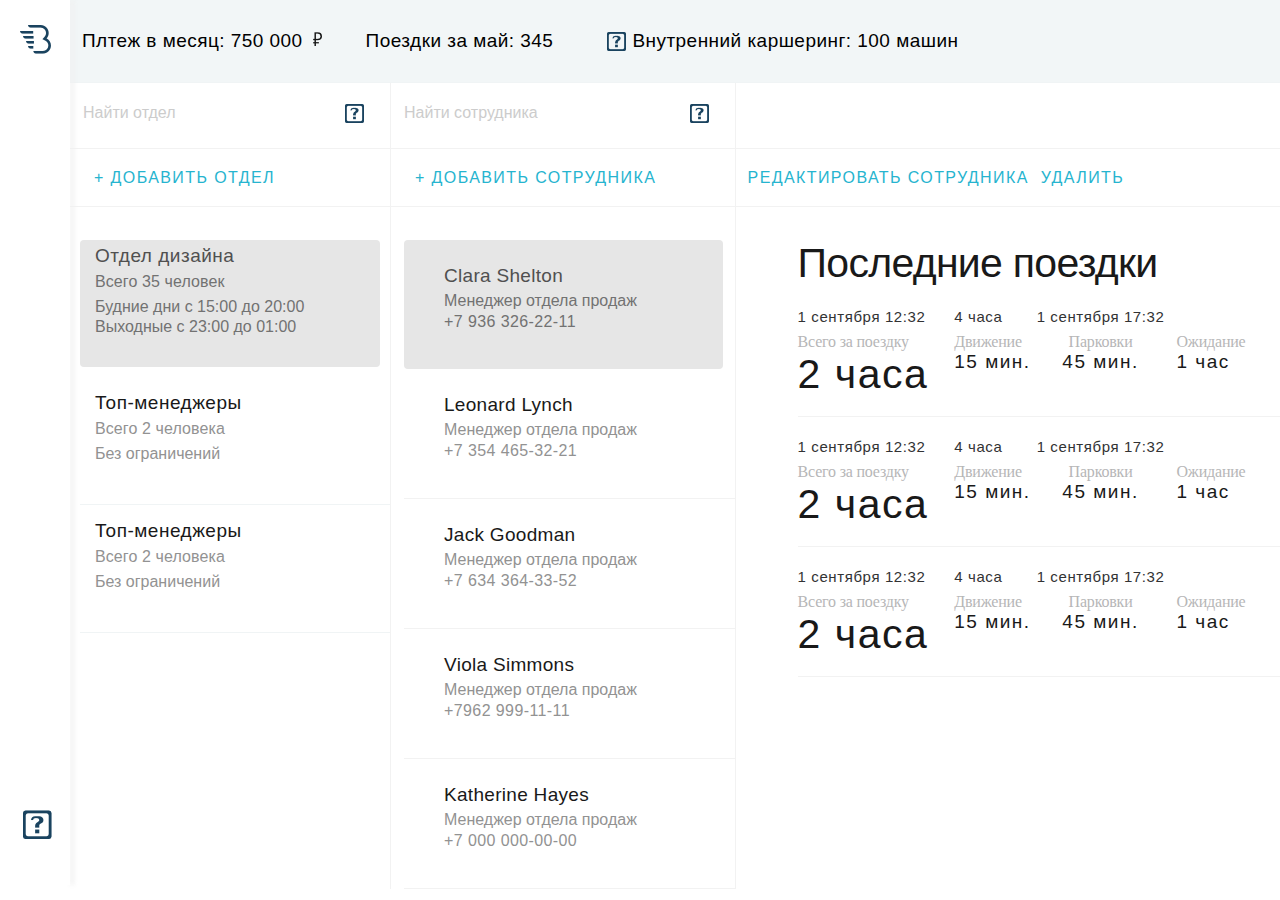
==== Corp site/index.html @ c6ef9f04 "new commit" ====
<!DOCTYPE html>
<html>
    <head>
        <title>Org</title>
        <meta http-equiv="Content-Type" content="text/html; charset=utf-8">
         <meta name="viewport" content="width=device-width, initial-scale=1">
        <link rel="stylesheet" href="reset.css">
        <link rel="stylesheet" href="style.css">
    </head>
    <body>
        <div class="wrapper clearfix">
        	<div class="wrapper-logo-column">
		    	<div class="logo-column">
		    		<div class="logo"></div>
		    		<a href="#" class="question"></a>
		    	</div>
        	</div>
        	<div class="content">
        		<div class="working-personal-info">
        			<span class="salary">Плтеж в месяц: 750 000</span>
        			<span class="business-trip">Поездки за май: 345</span>
        			<span class="carshering"><a href="#"><img src="img/question-blue.png"></a>Внутренний каршеринг: 100 машин</span>
        		</div>
        		<div class="main-content">
	        		<div class="department">
	        			<div class="search clearfix">Найти отдел<a class="question-white" href="#"><img src="img/question-white.png"></a></div>
						<div class="correct"><a href="#">+ добавить отдел</a></div>
						<ul>
							<li class="wrapper-department-item active">
								<div class="department-item">
			        				<a href="#">
			        					<span class="name-department">Отдел дизайна</span>
			        					<span class="quantity">Всего 35 человек</span>
			        					<span class="working-working-days">Будние дни с 15:00 до 20:00</span>
			        					<span class="working-week-end">Выходные с 23:00 до 01:00</span>
			        				</a>
		        				</div>
		        			</li>
		        			<li class="wrapper-department-item">
								<div class="department-item">
									<a href="#">
			        					<span class="name-department">Топ-менеджеры</span>
			        					<span class="quantity">Всего 2 человека</span>
			        					<span class="working-working-days">Без ограничений</span>
			        				</a>
			        			</div>			
		        			</li>
		        			<li class="wrapper-department-item">
				        		<div class="department-item">
				        			<a href="#">
				        				<span class="name-department">Топ-менеджеры</span>
			        					<span class="quantity">Всего 2 человека</span>
			        					<span class="working-working-days">Без ограничений</span>
				        			</a>
				        		</div>			
			        		</li>
		        		</ul>
					</div>
					<div class="wrapper-collaborators">	
						<div class="collaborators">	
							<div class="search clearfix">Найти сотрудника<a class="question-white" href="#"><img src="img/question-white.png"></a></div>
							<div class="correct"><a href="#">+ добавить сотрудника</a></div>
							<ul class="designers">
								<li class="wrapper-designer active">
									<div class="designer">
										<a href="#"><span class="name">Clara Shelton</span><span class="position">Менеджер отдела продаж</span><span class="phone">+7 936 326-22-11</span></a>
									</div>
								</li>
								<li class="wrapper-designer">
									<div class="designer">
										<a href="#">
											<span class="name">Leonard Lynch</span>
											<span class="position">Менеджер отдела продаж</span>
											<span class="phone">+7 354 465-32-21</span>
										</a>
									</div>
								</li>
								<li class="wrapper-designer">
									<div class="designer">		
										<a href="#">
											<span class="name">Jack Goodman</span>
											<span class="position">Менеджер отдела продаж</span>
											<span class="phone">+7 634 364-33-52</span>
										</a>
									</div>	
								</li>
								<li class="wrapper-designer">
									<div class="designer">
										<a href="#"><span class="name">Viola Simmons</span><span class="position">Менеджер отдела продаж</span><span class="phone">+7962 999-11-11</span>
										</a>
									</div>	
								</li>
								<li class="wrapper-designer">
									<div class="designer">
										<a href="#">
											<span class="name">Katherine Hayes</span>
											<span class="position">Менеджер отдела продаж</span>
											<span class="phone">+7 000 000-00-00</span>
										</a>
									</div>	
								</li>
							</ul>
						</div>	
					</div>	
					<div class="trips-corrects">
	        			<div class="correct"><a href="#">редактировать сотрудника</a><a href="#">удалить</a></div>
		        		<ul class="trips">
							<h3 class="heard-trip">Последние поездки</h3>
							<li class="trip-first clearfix">
								<ul class="trip-total">
									<li class="trip-date">1 сентября 12:32</li>
									<li class="trip-description">Всего за поездку</li>
									<li class="trip-time">2 часа</li>
								</ul>
								<ul class="trip-movement">
									<li class="trip-date">4 часа</li>
									<li class="trip-description">Движение</li>
									<li class="trip-time">15 мин.</li>
								</ul>
								<ul class="trip-parking">
									<li class="trip-date">1 сентября 17:32</li>
									<li class="trip-description">Парковки</li>
									<li class="trip-time">45 мин.</li>
								</ul>
								<ul class="trip-waiting">
									<li class="trip-date"></li>
									<li class="trip-description">Ожидание</li>
									<li class="trip-time">1 час</li>
								</ul>		
							</li>
							<li class="trip clearfix">
								<ul class="trip-total">
									<li class="trip-date">1 сентября 12:32</li>
									<li class="trip-description">Всего за поездку</li>
									<li class="trip-time">2 часа</li>
								</ul>
								<ul class="trip-movement">
									<li class="trip-date">4 часа</li>
									<li class="trip-description">Движение</li>
									<li class="trip-time">15 мин.</li>
								</ul>
								<ul class="trip-parking">
									<li class="trip-date">1 сентября 17:32</li>
									<li class="trip-description">Парковки</li>
									<li class="trip-time">45 мин.</li>
								</ul>
								<ul class="trip-waiting">
									<li class="trip-date"></li>
									<li class="trip-description">Ожидание</li>
									<li class="trip-time">1 час</li>
								</ul>		
							</li>
							<li class="trip clearfix">
								<ul class="trip-total">
									<li class="trip-date">1 сентября 12:32</li>
									<li class="trip-description">Всего за поездку</li>
									<li class="trip-time">2 часа</li>
								</ul>
								<ul class="trip-movement">
									<li class="trip-date">4 часа</li>
									<li class="trip-description">Движение</li>
									<li class="trip-time">15 мин.</li>
								</ul>
								<ul class="trip-parking">
									<li class="trip-date">1 сентября 17:32</li>
									<li class="trip-description">Парковки</li>
									<li class="trip-time">45 мин.</li>
								</ul>
								<ul class="trip-waiting">
									<li class="trip-date"></li>
									<li class="trip-description">Ожидание</li>
									<li class="trip-time">1 час</li>
								</ul>		
							</li>				
						</ul>
					</div>
				</div>	
        	</div>
		</div>
    </body>
</html>
---- Corp site/style.css ----
* {
	margin: 0;
	padding: 0;
}
a {
	text-decoration: none;
}
li {
	list-style: none;
}
.clearfix:after {
	content: ".";
	display: block;
	height: 0;
	clear: both;
	visibility: hidden;
}
.clearfix {
	zoom: 1;
}
.clear {
	clear: both;
}
.wrapper {
	margin: 0 auto;
	width: 100%;
	position: relative;
	overflow: hidden;
	top: 0;
}
.wrapper-logo-column {
	position: absolute;
	left: 0;
	top: 0;
	width: 70px;
}
.logo-column {
	position: relative;
}
.logo-column:after {
    box-shadow: 4px 0px 4px 0px rgba(240,240,240,0.9);
    content: " ";
    height: 100%;
    position: absolute;
    right: 0;
    top: 0;
    width: 4px;
}    
.content {
	margin-left: 70px;
	float: left;
	width: inherit;
}
.logo {
	margin-left: 20px;
	padding-bottom: 855px;
	width: 32px;
	height: 30px;
	background-image: url(img/logo.png);
	background-repeat: no-repeat; 
	background-position-y: 25px; 
}
.question {
	position: absolute;
	left: 23px;
	top: 810px;
	width: 29px;
	height: 29px;
	background-image: url(img/question.png);
	background-repeat: no-repeat;
}
.salary:after {
	content: "";
	margin-left: 10px;
	margin-top: -5px;
	background: url(img/ruble.png) no-repeat;
	display: inline-block;
	width: 9px;
	height: 14px;
	vertical-align: middle;
}
.carshering a {
	display: inline-block;
	line-height: 82px;
}
.carshering a img {
	padding-left: 50px;
	margin-right: 6px;
	line-height: 82px;
	vertical-align: middle;
	width: 19px;
	height: 19px;
	background-repeat: no-repeat; 
}
.working-personal-info p {
	display: inline-block;
	vertical-align: middle;
	line-height: 80px;
}
.salary, .business-trip, .carshering {
	vertical-align: middle;
	font: normal 19px Arial;
	letter-spacing: 0.46px;
	color: #000;
	line-height: 82px;
}
.salary {
	padding-left: 12px;
}
.working-personal-info {
	height: 82px;
	background-color: #f2f6f7;
	border-bottom: 1px solid #f0f4f5;
}
.business-trip {
	margin-left: 40px;
}
.search {
	line-height: 67px;
}
.search {
	vertical-align: middle;
	font: normal 16px Arial;
	color: #cccccc;
	line-height: 60px;
}
.search {
	padding-left: 13px;
}
.search img {
	max-width: 100%;
}
.search .question-white {
	margin-top: 5px; 
	padding-right: 26px;
	float: right;
}
.correct a {
	font: normal 16px Arial;
	letter-spacing: 1.4px;
	color: #26b4cf;
	text-transform: uppercase;
}
.correct {
	vertical-align: middle;
	line-height: 57px;
	border-top: 1px solid #f2f2f2;
	border-bottom: 1px solid #f2f2f2;
}
.correct {
	padding-left: 12px;
	padding-right: 12px;
}
.trips-corrects {
	padding-top: 65px;
}
.correct a:last-child {
	padding-left: 12px;
}
.department {
	width: 25%;
}
.wrapper-department-item {
	margin-left: 10px;
	border-bottom: solid 1px #f0f4f5;
}
.department-item {
	padding-top: 5px;
	padding-left: 15px;
	padding-right: 15px;
	padding-bottom: 30px;
	margin-right: 10px;
} 
.wrapper-designer {
	margin-left: 13px;
	border-bottom: 1px solid #f2f2f2;
}
.wrapper-department-item {
	padding-bottom: 10px;
	padding-top: 10px;
}
.active .department-item, .active .designer {	
	background-color: #e6e6e6;
	border-radius: 4px;
}
.active {
	border-bottom: none;
}
.active .name-department, .active .name {
	color: #505050;
}
.name-department, .name {
	font: normal 19px Arial;
	color: #191919;	
}
.name-department {
	letter-spacing: 0.5px;	
}
.quantity, .working-working-days, .working-week-end, .position, .phone {
	font: normal 16px Arial;
	color: #929292;	
}
.active .quantity, .active .working-working-days, .active .working-week-end, .active .position, .active .phone {
 color: #727272;
}

.quantity, .working-working-days, .working-week-end {
	letter-spacing: 0.1px;	
}
.quantity {
	line-height: 30px;
}
.working-working-days, .working-week-end {
	line-height: 20px;
	letter-spacing: 0px;
}
.department ul {
	margin-top: 23px;
}
.department span, .collaborators span {
	display: block;
} 
.department, .wrapper-collaborators, .trips-corrects {
	float: left;
}
.wrapper-collaborators {
	width: 27%;
}
.collaborators {
	border-left: 1px solid #f2f2f2;
	border-right: 1px solid #f2f2f2; 
}
.designer {
	margin-right: 12px;
}
.wrapper-designer:first-child {
	margin-top: 33px;
}
.designer {
	padding-top: 25px;
	padding-left: 40px;
	padding-right: 40px;
	padding-bottom: 40px;
}
.name {
	letter-spacing: 0.3px;
}
.position {
	line-height: 28px;
}
.phone {
	letter-spacing: 0.4px;
	line-height: 14px;
}
.trips-corrects {
	width: 48%;
}
.trips {
	margin-left: 62px;
	display: block;
}
.trip-first, .trip {
	padding-bottom: 18px;
	border-bottom: 1px solid #f2f2f2;
}
.heard-trip {
	padding-top: 33px;
	font: normal 41px Arial;
	letter-spacing: -0.7px;
	color: #191919;
}
.trip-total, .trip-movement, .trip-parking, .trip-waiting {
	float: left;
}
.trip-total {
	padding-right: 26px;
}
.trip-date {
	height: 15px;
	font: normal 15px Arial;
	letter-spacing: 0.6px;
	color: #323334;
}
.trip-description {
	padding-top: 10px;
	font: normal 16px 'Sans-serif';
	letter-spacing: -0.2px;
	color: #b6b6b7;
}
.trip-time {
	padding-top: 0;
	font: normal 19px Arial;
	letter-spacing: 1.5px;
	color: #191919;
}
.trip-movement {
	padding-right: 6px;
}
.trip-parking {
	text-align: center;
	padding-right: 12px;
}
.trip-total :last-child {
	font-size: 41px;
	letter-spacing: 1.5px;
}
.trip {
	padding-top: 21px;
}
.trip-first {
	padding-top: 21px;
}
@media (max-width: 1024px) {
	.wrapper-logo-column {
		width: 50px;
	}	
	.logo {
		margin-left: 10px;
		padding-bottom: 935px;
	}	
	.question {
		top: inherit;
		bottom: 20px;
	}
	.content {
		margin-left: 50px;
	}
	.working-personal-info span {
		font-size: 16px;
		margin-left: 20px;
	}
	.working-personal-info span:first-child {
		margin-left: 10px;
	}
	.carshering a img {
		padding-left: 0;
	}
	.search {
		padding-left: 10px;
		font-size: 15px;
	}
	.search .question-white {
		padding-right: 10px;
	}
	.correct a {
		font-size: 14px;
	}
	.correct a:last-child {
		padding-left: 0;		
	}
	.correct {
		padding-top: 12px;
		line-height: 15px;
		height: 45px;		
	}
	.department-item, .designer {
		padding-left: 12px;
		padding-right: 12px;
	}
	.designer {
		padding-bottom: 25px;
	}
	.department-item {
		padding-bottom: 13px;
	}
	.department-item span, .designer span {
		font-size: 14px;
		line-height: 21px;
	}
	.department-item .name-department, .designer .name {
	font-size: 16px;
	}
	.position {
		padding-top: 5px;
		padding-bottom: 5px;
		line-height: 20px;
	}
	.trips {
		margin-left: 15px;
	}
	.heard-trip {
		font-size: 33px;
	}
	.trip-date {
		font-size: 12px;
	}
	.trip-description {
		padding-top: 2px;
		font-size: 14px;
	}
	.trip-total :last-child {
		font-size: 32px;
	}
}
@media (max-width: 768px) {
	.question {
		left: 10px;
	}
	.trip-total {
		padding-right: 52px;
		padding-bottom:  5px;
	}
	.trip-movement {
		padding-right: 0;
	}
	.trip-parking {
		clear: left;
		padding-right: 48px;
	}
}
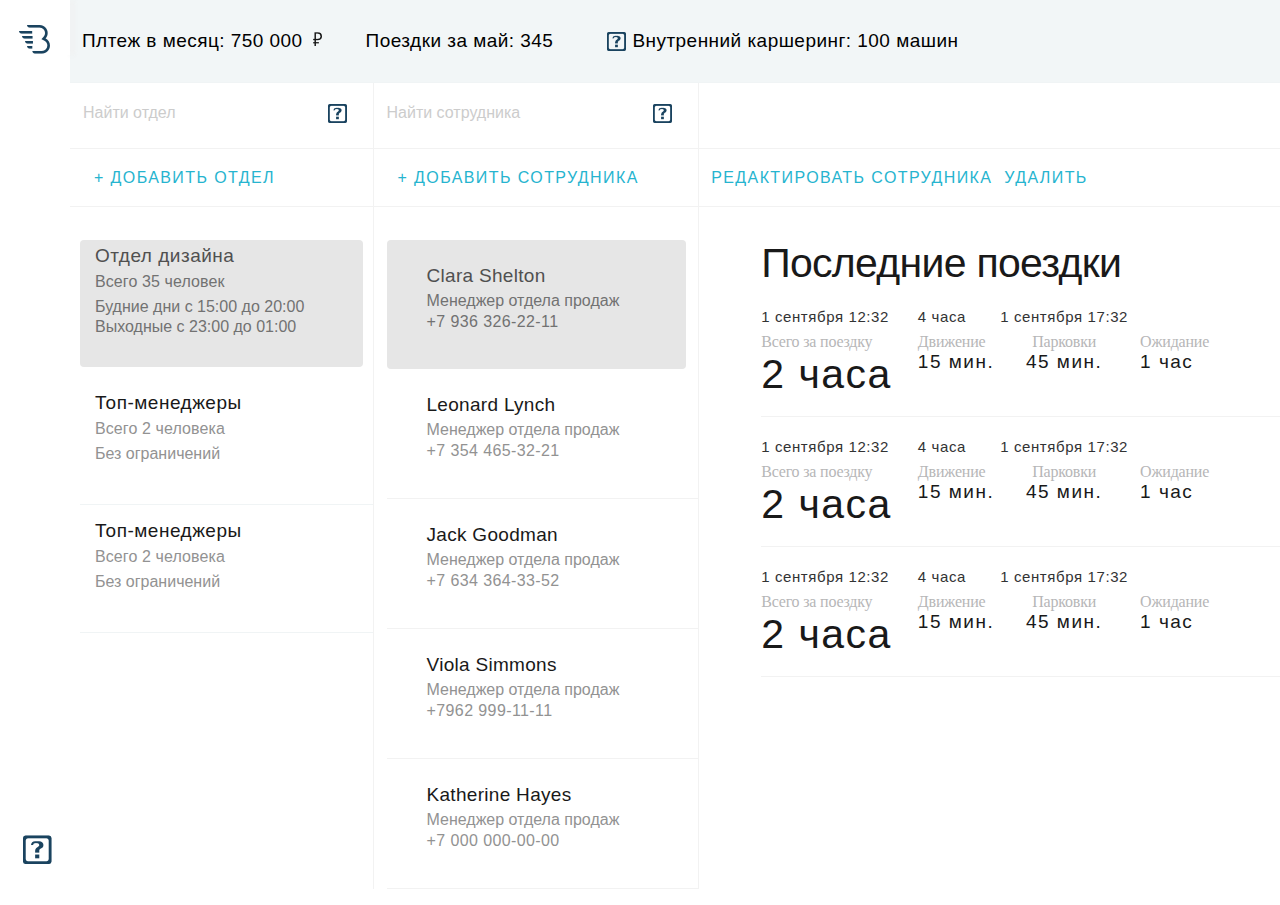
==== commit ac800171: "commit" ====
--- a/Corp site/index.html
+++ b/Corp site/index.html
@@ -29,7 +29,7 @@
 							<li class="wrapper-department-item active">
 								<div class="department-item">
 			        				<a href="#">
-			        					<span class="name-department">Отдел дизайна</span>
+			        					<h4 class="name-department">Отдел дизайна</h4>
 			        					<span class="quantity">Всего 35 человек</span>
 			        					<span class="working-working-days">Будние дни с 15:00 до 20:00</span>
 			        					<span class="working-week-end">Выходные с 23:00 до 01:00</span>
@@ -39,7 +39,7 @@
 		        			<li class="wrapper-department-item">
 								<div class="department-item">
 									<a href="#">
-			        					<span class="name-department">Топ-менеджеры</span>
+			        					<h4 class="name-department">Топ-менеджеры</h4>
 			        					<span class="quantity">Всего 2 человека</span>
 			        					<span class="working-working-days">Без ограничений</span>
 			        				</a>
@@ -48,7 +48,7 @@
 		        			<li class="wrapper-department-item">
 				        		<div class="department-item">
 				        			<a href="#">
-				        				<span class="name-department">Топ-менеджеры</span>
+				        				<h4 class="name-department">Топ-менеджеры</h4>
 			        					<span class="quantity">Всего 2 человека</span>
 			        					<span class="working-working-days">Без ограничений</span>
 				        			</a>
--- a/Corp site/style.css
+++ b/Corp site/style.css
@@ -21,23 +21,26 @@
 .clear {
 	clear: both;
 }
+html {
+	height: 100%;
+}
+body {
+	height: 100%;
+}
 .wrapper {
 	margin: 0 auto;
 	width: 100%;
+}
+.wrapper-logo-column {
+	width: 70px;
+	height: 100%;
+	float: left;
 	position: relative;
-	overflow: hidden;
-	top: 0;
-}
-.wrapper-logo-column {
-	position: absolute;
-	left: 0;
-	top: 0;
-	width: 70px;
 }
 .logo-column {
 	position: relative;
 }
-.logo-column:after {
+.wrapper-logo-column:after {
     box-shadow: 4px 0px 4px 0px rgba(240,240,240,0.9);
     content: " ";
     height: 100%;
@@ -46,19 +49,13 @@
     top: 0;
     width: 4px;
 }    
-.content {
-	margin-left: 70px;
-	float: left;
-	width: inherit;
-}
 .logo {
-	margin-left: 20px;
-	padding-bottom: 855px;
+	margin: 0 auto;
+	margin-top: 25px;
 	width: 32px;
 	height: 30px;
 	background-image: url(img/logo.png);
 	background-repeat: no-repeat; 
-	background-position-y: 25px; 
 }
 .question {
 	position: absolute;
@@ -68,6 +65,9 @@
 	height: 29px;
 	background-image: url(img/question.png);
 	background-repeat: no-repeat;
+}
+.content {
+	margin-left: 70px;
 }
 .salary:after {
 	content: "";
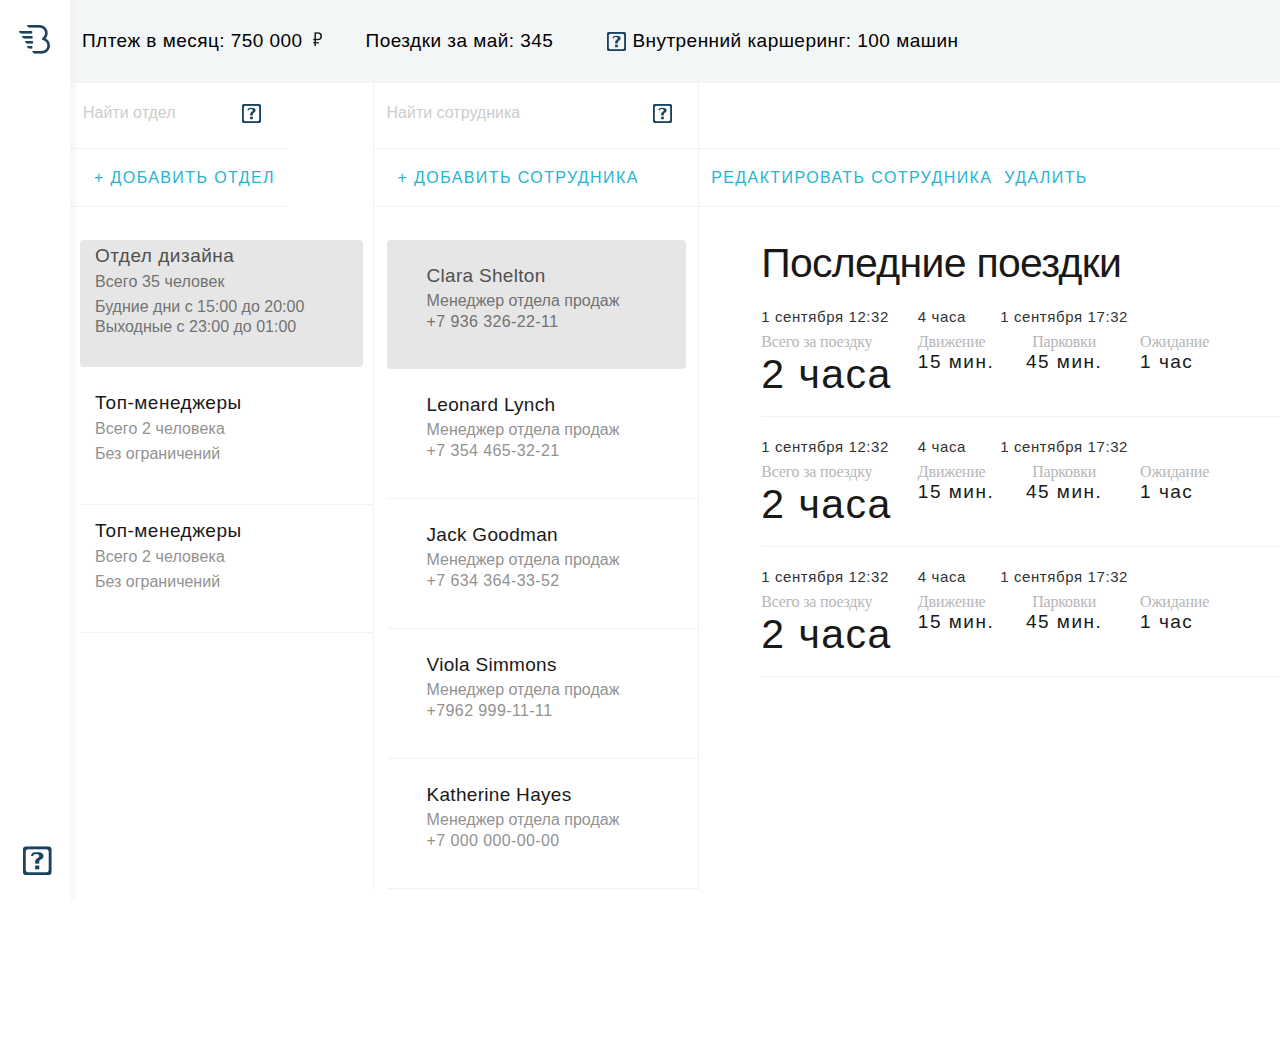
==== commit d64a7123: "commit" ====
--- a/Corp site/index.html
+++ b/Corp site/index.html
@@ -21,40 +21,44 @@
         			<span class="business-trip">Поездки за май: 345</span>
         			<span class="carshering"><a href="#"><img src="img/question-blue.png"></a>Внутренний каршеринг: 100 машин</span>
         		</div>
-        		<div class="main-content">
+        		<div class="main-content clearfix">
 	        		<div class="department">
-	        			<div class="search clearfix">Найти отдел<a class="question-white" href="#"><img src="img/question-white.png"></a></div>
-						<div class="correct"><a href="#">+ добавить отдел</a></div>
-						<ul>
-							<li class="wrapper-department-item active">
-								<div class="department-item">
-			        				<a href="#">
-			        					<h4 class="name-department">Отдел дизайна</h4>
-			        					<span class="quantity">Всего 35 человек</span>
-			        					<span class="working-working-days">Будние дни с 15:00 до 20:00</span>
-			        					<span class="working-week-end">Выходные с 23:00 до 01:00</span>
-			        				</a>
-		        				</div>
-		        			</li>
-		        			<li class="wrapper-department-item">
-								<div class="department-item">
-									<a href="#">
-			        					<h4 class="name-department">Топ-менеджеры</h4>
-			        					<span class="quantity">Всего 2 человека</span>
-			        					<span class="working-working-days">Без ограничений</span>
-			        				</a>
-			        			</div>			
-		        			</li>
-		        			<li class="wrapper-department-item">
-				        		<div class="department-item">
-				        			<a href="#">
-				        				<h4 class="name-department">Топ-менеджеры</h4>
-			        					<span class="quantity">Всего 2 человека</span>
-			        					<span class="working-working-days">Без ограничений</span>
-				        			</a>
-				        		</div>			
-			        		</li>
-		        		</ul>
+	        			<div class="header-department">
+	        				<div class="search clearfix">Найти отдел<a class="question-white" href="#"><img src="img/question-white.png"></a></div>
+							<div class="correct"><a href="#">+ добавить отдел</a></div>
+						</div>
+						<div class="wrapper-department">	
+							<ul>
+								<li class="wrapper-department-item active">
+									<div class="department-item">
+				        				<a href="#">
+				        					<h4 class="name-item">Отдел дизайна</h4>
+				        					<span class="quantity">Всего 35 человек</span>
+				        					<span class="working-working-days">Будние дни с 15:00 до 20:00</span>
+				        					<span class="working-week-end">Выходные с 23:00 до 01:00</span>
+				        				</a>
+			        				</div>
+			        			</li>
+			        			<li class="wrapper-department-item">
+									<div class="department-item">
+										<a href="#">
+				        					<h4 class="name-item">Топ-менеджеры</h4>
+				        					<span class="quantity">Всего 2 человека</span>
+				        					<span class="working-working-days">Без ограничений</span>
+				        				</a>
+				        			</div>			
+			        			</li>
+			        			<li class="wrapper-department-item">
+					        		<div class="department-item">
+					        			<a href="#">
+					        				<h4 class="name-item">Топ-менеджеры</h4>
+				        					<span class="quantity">Всего 2 человека</span>
+				        					<span class="working-working-days">Без ограничений</span>
+					        			</a>
+					        		</div>			
+				        		</li>
+			        		</ul>
+			        	</div>	
 					</div>
 					<div class="wrapper-collaborators">	
 						<div class="collaborators">	
@@ -63,13 +67,13 @@
 							<ul class="designers">
 								<li class="wrapper-designer active">
 									<div class="designer">
-										<a href="#"><span class="name">Clara Shelton</span><span class="position">Менеджер отдела продаж</span><span class="phone">+7 936 326-22-11</span></a>
+										<a href="#"><span class="name-item">Clara Shelton</span><span class="position">Менеджер отдела продаж</span><span class="phone">+7 936 326-22-11</span></a>
 									</div>
 								</li>
 								<li class="wrapper-designer">
 									<div class="designer">
 										<a href="#">
-											<span class="name">Leonard Lynch</span>
+											<span class="name-item">Leonard Lynch</span>
 											<span class="position">Менеджер отдела продаж</span>
 											<span class="phone">+7 354 465-32-21</span>
 										</a>
@@ -78,7 +82,7 @@
 								<li class="wrapper-designer">
 									<div class="designer">		
 										<a href="#">
-											<span class="name">Jack Goodman</span>
+											<span class="name-item">Jack Goodman</span>
 											<span class="position">Менеджер отдела продаж</span>
 											<span class="phone">+7 634 364-33-52</span>
 										</a>
@@ -86,14 +90,14 @@
 								</li>
 								<li class="wrapper-designer">
 									<div class="designer">
-										<a href="#"><span class="name">Viola Simmons</span><span class="position">Менеджер отдела продаж</span><span class="phone">+7962 999-11-11</span>
+										<a href="#"><span class="name-item">Viola Simmons</span><span class="position">Менеджер отдела продаж</span><span class="phone">+7962 999-11-11</span>
 										</a>
 									</div>	
 								</li>
 								<li class="wrapper-designer">
 									<div class="designer">
 										<a href="#">
-											<span class="name">Katherine Hayes</span>
+											<span class="name-item">Katherine Hayes</span>
 											<span class="position">Менеджер отдела продаж</span>
 											<span class="phone">+7 000 000-00-00</span>
 										</a>
@@ -107,70 +111,70 @@
 		        		<ul class="trips">
 							<h3 class="heard-trip">Последние поездки</h3>
 							<li class="trip-first clearfix">
-								<ul class="trip-total">
-									<li class="trip-date">1 сентября 12:32</li>
-									<li class="trip-description">Всего за поездку</li>
-									<li class="trip-time">2 часа</li>
-								</ul>
-								<ul class="trip-movement">
-									<li class="trip-date">4 часа</li>
-									<li class="trip-description">Движение</li>
-									<li class="trip-time">15 мин.</li>
-								</ul>
-								<ul class="trip-parking">
-									<li class="trip-date">1 сентября 17:32</li>
-									<li class="trip-description">Парковки</li>
-									<li class="trip-time">45 мин.</li>
-								</ul>
-								<ul class="trip-waiting">
-									<li class="trip-date"></li>
-									<li class="trip-description">Ожидание</li>
-									<li class="trip-time">1 час</li>
-								</ul>		
+								<div class="trip-total">
+									<div class="trip-date">1 сентября 12:32</div>
+									<div class="trip-description">Всего за поездку</div>
+									<div class="trip-time">2 часа</div>
+								</div>
+								<div class="trip-movement">
+									<div class="trip-date">4 часа</div>
+									<div class="trip-description">Движение</div>
+									<div class="trip-time">15 мин.</div>
+								</div>
+								<div class="trip-parking">
+									<div class="trip-date">1 сентября 17:32</div>
+									<div class="trip-description">Парковки</div>
+									<div class="trip-time">45 мин.</div>
+								</div>
+								<div class="trip-waiting">
+									<div class="trip-date"></div>
+									<div class="trip-description">Ожидание</div>
+									<div class="trip-time">1 час</div>
+								</div>		
 							</li>
 							<li class="trip clearfix">
-								<ul class="trip-total">
-									<li class="trip-date">1 сентября 12:32</li>
-									<li class="trip-description">Всего за поездку</li>
-									<li class="trip-time">2 часа</li>
-								</ul>
-								<ul class="trip-movement">
-									<li class="trip-date">4 часа</li>
-									<li class="trip-description">Движение</li>
-									<li class="trip-time">15 мин.</li>
-								</ul>
-								<ul class="trip-parking">
-									<li class="trip-date">1 сентября 17:32</li>
-									<li class="trip-description">Парковки</li>
-									<li class="trip-time">45 мин.</li>
-								</ul>
-								<ul class="trip-waiting">
-									<li class="trip-date"></li>
-									<li class="trip-description">Ожидание</li>
-									<li class="trip-time">1 час</li>
-								</ul>		
+								<div class="trip-total">
+									<div class="trip-date">1 сентября 12:32</div>
+									<div class="trip-description">Всего за поездку</div>
+									<div class="trip-time">2 часа</div>
+								</div>
+								<div class="trip-movement">
+									<div class="trip-date">4 часа</div>
+									<div class="trip-description">Движение</div>
+									<div class="trip-time">15 мин.</div>
+								</div>
+								<div class="trip-parking">
+									<div class="trip-date">1 сентября 17:32</div>
+									<div class="trip-description">Парковки</div>
+									<div class="trip-time">45 мин.</div>
+								</div>
+								<div class="trip-waiting">
+									<div class="trip-date"></div>
+									<div class="trip-description">Ожидание</div>
+									<div class="trip-time">1 час</div>
+								</div>		
 							</li>
 							<li class="trip clearfix">
-								<ul class="trip-total">
-									<li class="trip-date">1 сентября 12:32</li>
-									<li class="trip-description">Всего за поездку</li>
-									<li class="trip-time">2 часа</li>
-								</ul>
-								<ul class="trip-movement">
-									<li class="trip-date">4 часа</li>
-									<li class="trip-description">Движение</li>
-									<li class="trip-time">15 мин.</li>
-								</ul>
-								<ul class="trip-parking">
-									<li class="trip-date">1 сентября 17:32</li>
-									<li class="trip-description">Парковки</li>
-									<li class="trip-time">45 мин.</li>
-								</ul>
-								<ul class="trip-waiting">
-									<li class="trip-date"></li>
-									<li class="trip-description">Ожидание</li>
-									<li class="trip-time">1 час</li>
-								</ul>		
+								<div class="trip-total">
+									<div class="trip-date">1 сентября 12:32</div>
+									<div class="trip-description">Всего за поездку</div>
+									<div class="trip-time">2 часа</div>
+								</div>
+								<div class="trip-movement">
+									<div class="trip-date">4 часа</div>
+									<div class="trip-description">Движение</div>
+									<div class="trip-time">15 мин.</div>
+								</div>
+								<div class="trip-parking">
+									<div class="trip-date">1 сентября 17:32</div>
+									<div class="trip-description">Парковки</div>
+									<div class="trip-time">45 мин.</div>
+								</div>
+								<div class="trip-waiting">
+									<div class="trip-date"></div>
+									<div class="trip-description">Ожидание</div>
+									<div class="trip-time">1 час</div>
+								</div>		
 							</li>				
 						</ul>
 					</div>
--- a/Corp site/style.css
+++ b/Corp site/style.css
@@ -29,7 +29,7 @@
 }
 .wrapper {
 	margin: 0 auto;
-	width: 100%;
+	height: 100%;
 }
 .wrapper-logo-column {
 	width: 70px;
@@ -37,8 +37,14 @@
 	float: left;
 	position: relative;
 }
+@media (max-width: 1024px) {
+	.wrapper-logo-column {
+		width: 50px;
+	}
+}	
 .logo-column {
 	position: relative;
+	height: 100%;
 }
 .wrapper-logo-column:after {
     box-shadow: 4px 0px 4px 0px rgba(240,240,240,0.9);
@@ -60,14 +66,28 @@
 .question {
 	position: absolute;
 	left: 23px;
-	top: 810px;
+	bottom: 50px;
 	width: 29px;
 	height: 29px;
 	background-image: url(img/question.png);
 	background-repeat: no-repeat;
 }
+@media (max-width: 1024px) {		
+	.question {
+		left: 10px;
+	}
+}	
 .content {
 	margin-left: 70px;
+	height: 100%;
+}
+@media (max-width: 1024px) {		
+	.content {
+		margin-left: 50px;
+	}
+}	
+.main-content {
+	height: 100%;
 }
 .salary:after {
 	content: "";
@@ -92,6 +112,11 @@
 	height: 19px;
 	background-repeat: no-repeat; 
 }
+@media (max-width: 1024px) {		
+	.carshering a img {
+		padding-left: 0;
+	}
+}	
 .working-personal-info p {
 	display: inline-block;
 	vertical-align: middle;
@@ -112,21 +137,31 @@
 	background-color: #f2f6f7;
 	border-bottom: 1px solid #f0f4f5;
 }
+@media (max-width: 1024px) {		
+	.working-personal-info span {
+		font-size: 16px;
+		margin-left: 20px;
+	}
+	.working-personal-info span:first-child {
+		margin-left: 10px;
+	}
+}	
 .business-trip {
 	margin-left: 40px;
 }
 .search {
-	line-height: 67px;
-}
-.search {
+	padding-left: 13px;
 	vertical-align: middle;
 	font: normal 16px Arial;
 	color: #cccccc;
 	line-height: 60px;
 }
-.search {
-	padding-left: 13px;
-}
+@media (max-width: 1024px) {		
+	.search {
+		padding-left: 10px;
+		font-size: 15px;
+	}
+}	
 .search img {
 	max-width: 100%;
 }
@@ -135,30 +170,65 @@
 	padding-right: 26px;
 	float: right;
 }
+@media (max-width: 1024px) {		
+	.search .question-white {
+		padding-right: 10px;
+	}
+}	
 .correct a {
 	font: normal 16px Arial;
 	letter-spacing: 1.4px;
 	color: #26b4cf;
 	text-transform: uppercase;
 }
+@media (max-width: 1024px) {		
+	.correct a {
+		font-size: 14px;
+	}
+}	
 .correct {
+	padding-left: 12px;
+	padding-right: 12px;
 	vertical-align: middle;
 	line-height: 57px;
 	border-top: 1px solid #f2f2f2;
 	border-bottom: 1px solid #f2f2f2;
 }
-.correct {
-	padding-left: 12px;
-	padding-right: 12px;
-}
+@media (max-width: 1024px) {		
+	.correct {
+		padding-top: 12px;
+		line-height: 15px;
+		height: 45px;		
+	}
+}	
 .trips-corrects {
 	padding-top: 65px;
 }
 .correct a:last-child {
 	padding-left: 12px;
 }
+@media (max-width: 1024px) {		
+	.correct a:last-child {
+		padding-left: 0;		
+	}
+}
 .department {
 	width: 25%;
+}
+.department, .wrapper-collaborators, .trips-corrects {
+	position: relative;
+	height: 100%;
+}	
+.wrapper-department {
+	padding-top: 124px;
+	box-sizing: border-box;
+}
+.wrapper-department ul {
+	height: 100%;
+	overflow: auto;
+}
+.header-department {
+	position: absolute;
 }
 .wrapper-department-item {
 	margin-left: 10px;
@@ -170,7 +240,20 @@
 	padding-right: 15px;
 	padding-bottom: 30px;
 	margin-right: 10px;
-} 
+}
+@media (max-width: 1024px) {		
+	.department-item {
+		padding-bottom: 13px;
+	}		
+	.department-item, .designer {
+		padding-left: 12px;
+		padding-right: 12px;
+	}		
+	.department-item span, .designer span {
+		font-size: 14px;
+		line-height: 21px;
+	}
+}
 .wrapper-designer {
 	margin-left: 13px;
 	border-bottom: 1px solid #f2f2f2;
@@ -186,14 +269,19 @@
 .active {
 	border-bottom: none;
 }
-.active .name-department, .active .name {
+.active .name-item {
 	color: #505050;
 }
-.name-department, .name {
+.name-item {
 	font: normal 19px Arial;
 	color: #191919;	
 }
-.name-department {
+@media (max-width: 1024px) {		
+	.name-item {
+	font-size: 16px;
+	}
+}	
+.department-item .name-item {
 	letter-spacing: 0.5px;	
 }
 .quantity, .working-working-days, .working-week-end, .position, .phone {
@@ -222,6 +310,7 @@
 } 
 .department, .wrapper-collaborators, .trips-corrects {
 	float: left;
+	height: 100%;
 }
 .wrapper-collaborators {
 	width: 27%;
@@ -230,23 +319,40 @@
 	border-left: 1px solid #f2f2f2;
 	border-right: 1px solid #f2f2f2; 
 }
+.wrapper-designer:first-child {
+	margin-top: 33px;
+}
 .designer {
 	margin-right: 12px;
-}
-.wrapper-designer:first-child {
-	margin-top: 33px;
-}
-.designer {
 	padding-top: 25px;
 	padding-left: 40px;
 	padding-right: 40px;
 	padding-bottom: 40px;
 }
-.name {
+@media (max-width: 1024px) {		
+	.designer {
+		padding-bottom: 25px;
+	}
+}	
+.designer .name-item {
 	letter-spacing: 0.3px;
 }
 .position {
 	line-height: 28px;
+}
+@media (max-width: 1024px) {		
+	.position {
+		padding-top: 5px;
+		padding-bottom: 5px;
+		line-height: 20px;
+	}
+}
+@media (max-width: 1024px) {		
+	.position {
+		padding-top: 5px;
+		padding-bottom: 5px;
+		line-height: 20px;
+	}
 }
 .phone {
 	letter-spacing: 0.4px;
@@ -258,6 +364,11 @@
 .trips {
 	margin-left: 62px;
 	display: block;
+}
+@media (max-width: 1024px) {		
+	.trips {
+		margin-left: 15px;
+	}
 }
 .trip-first, .trip {
 	padding-bottom: 18px;
@@ -269,11 +380,22 @@
 	letter-spacing: -0.7px;
 	color: #191919;
 }
+@media (max-width: 1024px) {		
+	.heard-trip {
+		font-size: 33px;
+	}
+}
 .trip-total, .trip-movement, .trip-parking, .trip-waiting {
 	float: left;
 }
 .trip-total {
 	padding-right: 26px;
+}
+@media (max-width: 768px) {
+	.trip-total {
+		padding-right: 52px;
+		padding-bottom:  5px;
+	}
 }
 .trip-date {
 	height: 15px;
@@ -281,12 +403,23 @@
 	letter-spacing: 0.6px;
 	color: #323334;
 }
+@media (max-width: 1024px) {		
+	.trip-date {
+		font-size: 12px;
+	}
+}
 .trip-description {
 	padding-top: 10px;
 	font: normal 16px 'Sans-serif';
 	letter-spacing: -0.2px;
 	color: #b6b6b7;
 }
+@media (max-width: 1024px) {		
+	.trip-description {
+		padding-top: 2px;
+		font-size: 14px;
+	}
+}
 .trip-time {
 	padding-top: 0;
 	font: normal 19px Arial;
@@ -296,115 +429,33 @@
 .trip-movement {
 	padding-right: 6px;
 }
+@media (max-width: 768px) {
+	.trip-movement {
+		padding-right: 0;
+	}
+}
 .trip-parking {
 	text-align: center;
 	padding-right: 12px;
 }
+@media (max-width: 768px) {
+	.trip-parking {
+		clear: left;
+		padding-right: 48px;
+	}
+}
 .trip-total :last-child {
 	font-size: 41px;
 	letter-spacing: 1.5px;
 }
+@media (max-width: 1024px) {		
+	.trip-total :last-child {
+		font-size: 32px;
+	}
+}
 .trip {
 	padding-top: 21px;
 }
 .trip-first {
 	padding-top: 21px;
-}
-@media (max-width: 1024px) {
-	.wrapper-logo-column {
-		width: 50px;
-	}	
-	.logo {
-		margin-left: 10px;
-		padding-bottom: 935px;
-	}	
-	.question {
-		top: inherit;
-		bottom: 20px;
-	}
-	.content {
-		margin-left: 50px;
-	}
-	.working-personal-info span {
-		font-size: 16px;
-		margin-left: 20px;
-	}
-	.working-personal-info span:first-child {
-		margin-left: 10px;
-	}
-	.carshering a img {
-		padding-left: 0;
-	}
-	.search {
-		padding-left: 10px;
-		font-size: 15px;
-	}
-	.search .question-white {
-		padding-right: 10px;
-	}
-	.correct a {
-		font-size: 14px;
-	}
-	.correct a:last-child {
-		padding-left: 0;		
-	}
-	.correct {
-		padding-top: 12px;
-		line-height: 15px;
-		height: 45px;		
-	}
-	.department-item, .designer {
-		padding-left: 12px;
-		padding-right: 12px;
-	}
-	.designer {
-		padding-bottom: 25px;
-	}
-	.department-item {
-		padding-bottom: 13px;
-	}
-	.department-item span, .designer span {
-		font-size: 14px;
-		line-height: 21px;
-	}
-	.department-item .name-department, .designer .name {
-	font-size: 16px;
-	}
-	.position {
-		padding-top: 5px;
-		padding-bottom: 5px;
-		line-height: 20px;
-	}
-	.trips {
-		margin-left: 15px;
-	}
-	.heard-trip {
-		font-size: 33px;
-	}
-	.trip-date {
-		font-size: 12px;
-	}
-	.trip-description {
-		padding-top: 2px;
-		font-size: 14px;
-	}
-	.trip-total :last-child {
-		font-size: 32px;
-	}
-}
-@media (max-width: 768px) {
-	.question {
-		left: 10px;
-	}
-	.trip-total {
-		padding-right: 52px;
-		padding-bottom:  5px;
-	}
-	.trip-movement {
-		padding-right: 0;
-	}
-	.trip-parking {
-		clear: left;
-		padding-right: 48px;
-	}
 }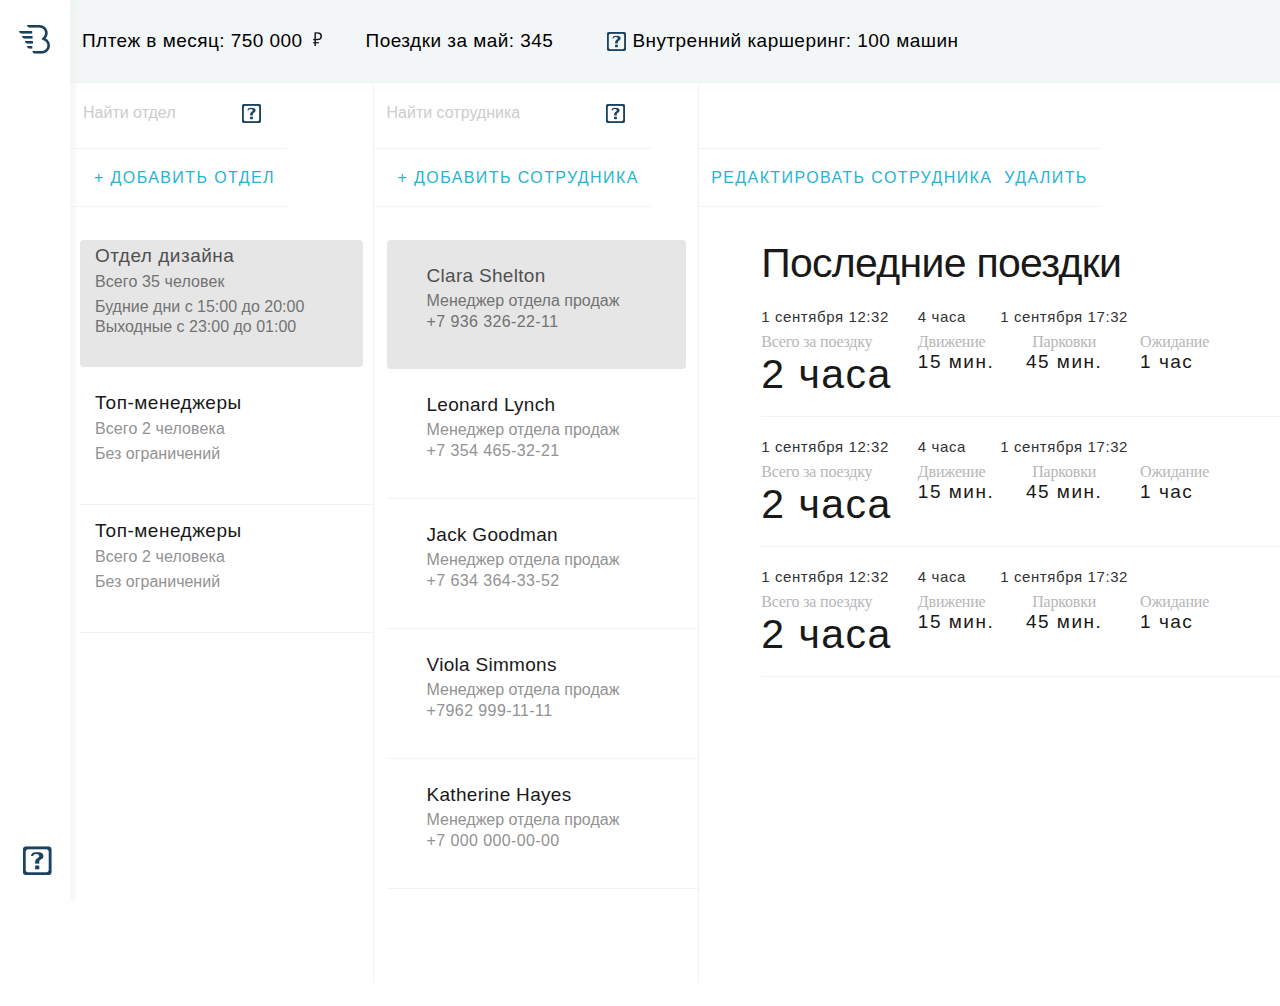
==== commit daec7efe: "commit" ====
--- a/Corp site/index.html
+++ b/Corp site/index.html
@@ -61,122 +61,128 @@
 			        	</div>	
 					</div>
 					<div class="wrapper-collaborators">	
-						<div class="collaborators">	
-							<div class="search clearfix">Найти сотрудника<a class="question-white" href="#"><img src="img/question-white.png"></a></div>
-							<div class="correct"><a href="#">+ добавить сотрудника</a></div>
-							<ul class="designers">
-								<li class="wrapper-designer active">
-									<div class="designer">
-										<a href="#"><span class="name-item">Clara Shelton</span><span class="position">Менеджер отдела продаж</span><span class="phone">+7 936 326-22-11</span></a>
-									</div>
-								</li>
-								<li class="wrapper-designer">
-									<div class="designer">
-										<a href="#">
-											<span class="name-item">Leonard Lynch</span>
-											<span class="position">Менеджер отдела продаж</span>
-											<span class="phone">+7 354 465-32-21</span>
-										</a>
-									</div>
-								</li>
-								<li class="wrapper-designer">
-									<div class="designer">		
-										<a href="#">
-											<span class="name-item">Jack Goodman</span>
-											<span class="position">Менеджер отдела продаж</span>
-											<span class="phone">+7 634 364-33-52</span>
-										</a>
-									</div>	
-								</li>
-								<li class="wrapper-designer">
-									<div class="designer">
-										<a href="#"><span class="name-item">Viola Simmons</span><span class="position">Менеджер отдела продаж</span><span class="phone">+7962 999-11-11</span>
-										</a>
-									</div>	
-								</li>
-								<li class="wrapper-designer">
-									<div class="designer">
-										<a href="#">
-											<span class="name-item">Katherine Hayes</span>
-											<span class="position">Менеджер отдела продаж</span>
-											<span class="phone">+7 000 000-00-00</span>
-										</a>
-									</div>	
-								</li>
-							</ul>
+						<div class="collaborators">
+							<div class="header-collaborators">	
+								<div class="search clearfix">Найти сотрудника<a class="question-white" href="#"><img src="img/question-white.png"></a></div>
+								<div class="correct"><a href="#">+ добавить сотрудника</a></div>
+							</div>
+							<div class="wrapper-designers">	
+								<ul class="designers">
+									<li class="wrapper-designer active">
+										<div class="designer">
+											<a href="#"><span class="name-item">Clara Shelton</span><span class="position">Менеджер отдела продаж</span><span class="phone">+7 936 326-22-11</span></a>
+										</div>
+									</li>
+									<li class="wrapper-designer">
+										<div class="designer">
+											<a href="#">
+												<span class="name-item">Leonard Lynch</span>
+												<span class="position">Менеджер отдела продаж</span>
+												<span class="phone">+7 354 465-32-21</span>
+											</a>
+										</div>
+									</li>
+									<li class="wrapper-designer">
+										<div class="designer">		
+											<a href="#">
+												<span class="name-item">Jack Goodman</span>
+												<span class="position">Менеджер отдела продаж</span>
+												<span class="phone">+7 634 364-33-52</span>
+											</a>
+										</div>	
+									</li>
+									<li class="wrapper-designer">
+										<div class="designer">
+											<a href="#"><span class="name-item">Viola Simmons</span><span class="position">Менеджер отдела продаж</span><span class="phone">+7962 999-11-11</span>
+											</a>
+										</div>	
+									</li>
+									<li class="wrapper-designer">
+										<div class="designer">
+											<a href="#">
+												<span class="name-item">Katherine Hayes</span>
+												<span class="position">Менеджер отдела продаж</span>
+												<span class="phone">+7 000 000-00-00</span>
+											</a>
+										</div>	
+									</li>
+								</ul>
+							</div>	
 						</div>	
 					</div>	
 					<div class="trips-corrects">
 	        			<div class="correct"><a href="#">редактировать сотрудника</a><a href="#">удалить</a></div>
-		        		<ul class="trips">
-							<h3 class="heard-trip">Последние поездки</h3>
-							<li class="trip-first clearfix">
-								<div class="trip-total">
-									<div class="trip-date">1 сентября 12:32</div>
-									<div class="trip-description">Всего за поездку</div>
-									<div class="trip-time">2 часа</div>
-								</div>
-								<div class="trip-movement">
-									<div class="trip-date">4 часа</div>
-									<div class="trip-description">Движение</div>
-									<div class="trip-time">15 мин.</div>
-								</div>
-								<div class="trip-parking">
-									<div class="trip-date">1 сентября 17:32</div>
-									<div class="trip-description">Парковки</div>
-									<div class="trip-time">45 мин.</div>
-								</div>
-								<div class="trip-waiting">
-									<div class="trip-date"></div>
-									<div class="trip-description">Ожидание</div>
-									<div class="trip-time">1 час</div>
-								</div>		
-							</li>
-							<li class="trip clearfix">
-								<div class="trip-total">
-									<div class="trip-date">1 сентября 12:32</div>
-									<div class="trip-description">Всего за поездку</div>
-									<div class="trip-time">2 часа</div>
-								</div>
-								<div class="trip-movement">
-									<div class="trip-date">4 часа</div>
-									<div class="trip-description">Движение</div>
-									<div class="trip-time">15 мин.</div>
-								</div>
-								<div class="trip-parking">
-									<div class="trip-date">1 сентября 17:32</div>
-									<div class="trip-description">Парковки</div>
-									<div class="trip-time">45 мин.</div>
-								</div>
-								<div class="trip-waiting">
-									<div class="trip-date"></div>
-									<div class="trip-description">Ожидание</div>
-									<div class="trip-time">1 час</div>
-								</div>		
-							</li>
-							<li class="trip clearfix">
-								<div class="trip-total">
-									<div class="trip-date">1 сентября 12:32</div>
-									<div class="trip-description">Всего за поездку</div>
-									<div class="trip-time">2 часа</div>
-								</div>
-								<div class="trip-movement">
-									<div class="trip-date">4 часа</div>
-									<div class="trip-description">Движение</div>
-									<div class="trip-time">15 мин.</div>
-								</div>
-								<div class="trip-parking">
-									<div class="trip-date">1 сентября 17:32</div>
-									<div class="trip-description">Парковки</div>
-									<div class="trip-time">45 мин.</div>
-								</div>
-								<div class="trip-waiting">
-									<div class="trip-date"></div>
-									<div class="trip-description">Ожидание</div>
-									<div class="trip-time">1 час</div>
-								</div>		
-							</li>				
-						</ul>
+	        			<div class="wrapper-trips">
+			        		<ul class="trips">
+								<h3 class="heard-trip">Последние поездки</h3>
+								<li class="trip-first clearfix">
+									<div class="trip-total">
+										<div class="trip-date">1 сентября 12:32</div>
+										<div class="trip-description">Всего за поездку</div>
+										<div class="trip-time">2 часа</div>
+									</div>
+									<div class="trip-movement">
+										<div class="trip-date">4 часа</div>
+										<div class="trip-description">Движение</div>
+										<div class="trip-time">15 мин.</div>
+									</div>
+									<div class="trip-parking">
+										<div class="trip-date">1 сентября 17:32</div>
+										<div class="trip-description">Парковки</div>
+										<div class="trip-time">45 мин.</div>
+									</div>
+									<div class="trip-waiting">
+										<div class="trip-date"></div>
+										<div class="trip-description">Ожидание</div>
+										<div class="trip-time">1 час</div>
+									</div>		
+								</li>
+								<li class="trip clearfix">
+									<div class="trip-total">
+										<div class="trip-date">1 сентября 12:32</div>
+										<div class="trip-description">Всего за поездку</div>
+										<div class="trip-time">2 часа</div>
+									</div>
+									<div class="trip-movement">
+										<div class="trip-date">4 часа</div>
+										<div class="trip-description">Движение</div>
+										<div class="trip-time">15 мин.</div>
+									</div>
+									<div class="trip-parking">
+										<div class="trip-date">1 сентября 17:32</div>
+										<div class="trip-description">Парковки</div>
+										<div class="trip-time">45 мин.</div>
+									</div>
+									<div class="trip-waiting">
+										<div class="trip-date"></div>
+										<div class="trip-description">Ожидание</div>
+										<div class="trip-time">1 час</div>
+									</div>		
+								</li>
+								<li class="trip clearfix">
+									<div class="trip-total">
+										<div class="trip-date">1 сентября 12:32</div>
+										<div class="trip-description">Всего за поездку</div>
+										<div class="trip-time">2 часа</div>
+									</div>
+									<div class="trip-movement">
+										<div class="trip-date">4 часа</div>
+										<div class="trip-description">Движение</div>
+										<div class="trip-time">15 мин.</div>
+									</div>
+									<div class="trip-parking">
+										<div class="trip-date">1 сентября 17:32</div>
+										<div class="trip-description">Парковки</div>
+										<div class="trip-time">45 мин.</div>
+									</div>
+									<div class="trip-waiting">
+										<div class="trip-date"></div>
+										<div class="trip-description">Ожидание</div>
+										<div class="trip-time">1 час</div>
+									</div>		
+								</li>				
+							</ul>
+						</div>	
 					</div>
 				</div>	
         	</div>
--- a/Corp site/style.css
+++ b/Corp site/style.css
@@ -201,9 +201,6 @@
 		height: 45px;		
 	}
 }	
-.trips-corrects {
-	padding-top: 65px;
-}
 .correct a:last-child {
 	padding-left: 12px;
 }
@@ -215,20 +212,26 @@
 .department {
 	width: 25%;
 }
-.department, .wrapper-collaborators, .trips-corrects {
+.department, .collaborators, .trips-corrects {
 	position: relative;
 	height: 100%;
 }	
-.wrapper-department {
+.wrapper-department, .wrapper-designers, .wrapper-trips {
 	padding-top: 124px;
 	box-sizing: border-box;
-}
-.wrapper-department ul {
+	height: 100%;
+}
+.wrapper-department ul, .wrapper-designers ul, .wrapper-trips ul {
 	height: 100%;
 	overflow: auto;
 }
-.header-department {
+.header-department, .header-collaborators  {
 	position: absolute;
+	top: 0;
+}
+.trips-corrects .correct {
+	position: absolute;
+	top: 65px;
 }
 .wrapper-department-item {
 	margin-left: 10px;
@@ -303,7 +306,7 @@
 	letter-spacing: 0px;
 }
 .department ul {
-	margin-top: 23px;
+	padding-top: 23px;
 }
 .department span, .collaborators span {
 	display: block;
@@ -314,10 +317,12 @@
 }
 .wrapper-collaborators {
 	width: 27%;
+	height: 100%;
 }
 .collaborators {
 	border-left: 1px solid #f2f2f2;
-	border-right: 1px solid #f2f2f2; 
+	border-right: 1px solid #f2f2f2;
+	height: 100%; 
 }
 .wrapper-designer:first-child {
 	margin-top: 33px;
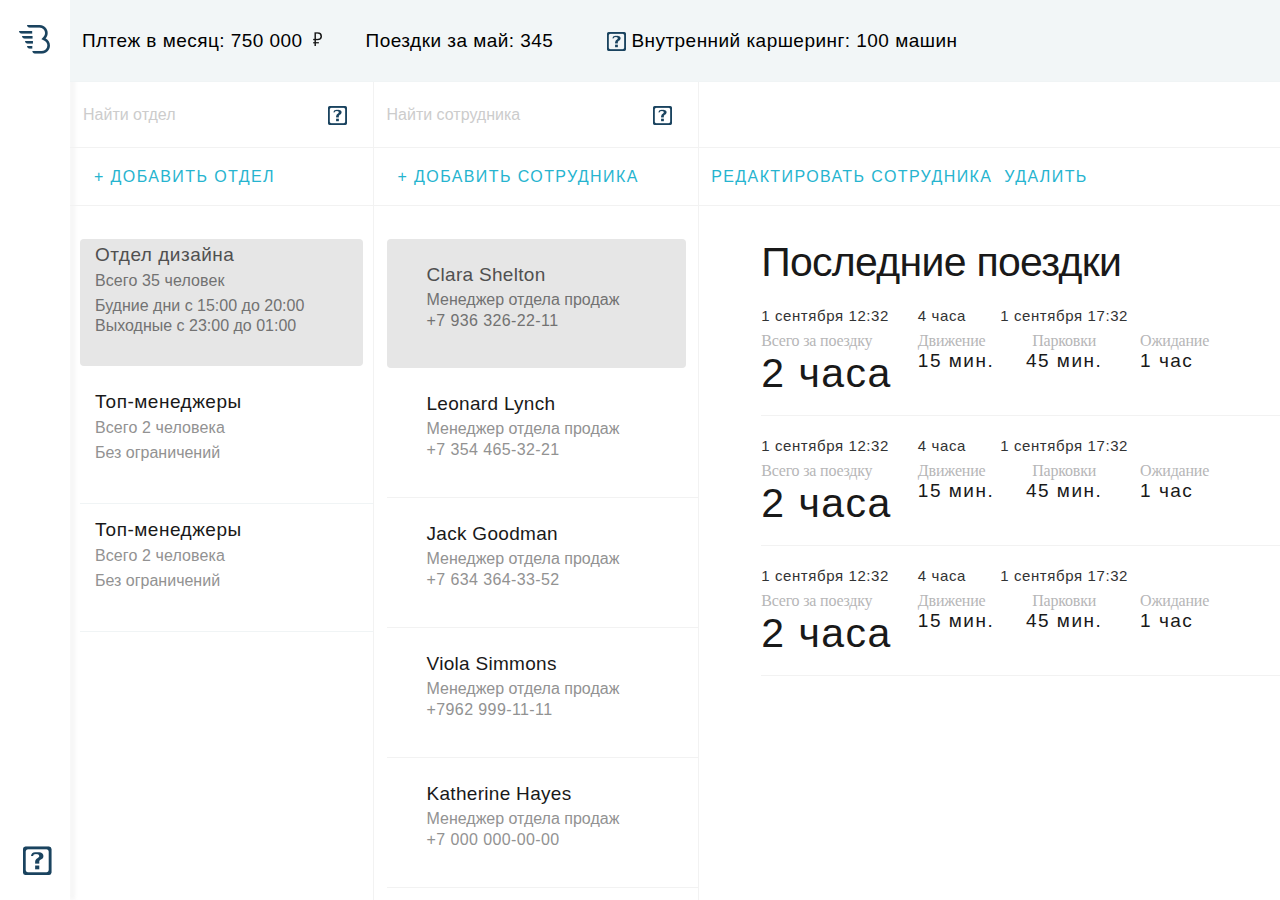
==== commit b5a993ab: "commit" ====
--- a/Corp site/index.html
+++ b/Corp site/index.html
@@ -19,12 +19,12 @@
         		<div class="working-personal-info">
         			<span class="salary">Плтеж в месяц: 750 000</span>
         			<span class="business-trip">Поездки за май: 345</span>
-        			<span class="carshering"><a href="#"><img src="img/question-blue.png"></a>Внутренний каршеринг: 100 машин</span>
+        			<span class="carshering"><a href="#"></a>Внутренний каршеринг: 100 машин</span>
         		</div>
         		<div class="main-content clearfix">
 	        		<div class="department">
 	        			<div class="header-department">
-	        				<div class="search clearfix">Найти отдел<a class="question-white" href="#"><img src="img/question-white.png"></a></div>
+	        				<div class="search clearfix">Найти отдел<a class="question-white" href="#"></a></div>
 							<div class="correct"><a href="#">+ добавить отдел</a></div>
 						</div>
 						<div class="wrapper-department">	
@@ -63,7 +63,7 @@
 					<div class="wrapper-collaborators">	
 						<div class="collaborators">
 							<div class="header-collaborators">	
-								<div class="search clearfix">Найти сотрудника<a class="question-white" href="#"><img src="img/question-white.png"></a></div>
+								<div class="search clearfix">Найти сотрудника<a class="question-white" href="#"></a></div>
 								<div class="correct"><a href="#">+ добавить сотрудника</a></div>
 							</div>
 							<div class="wrapper-designers">	
--- a/Corp site/style.css
+++ b/Corp site/style.css
@@ -9,14 +9,9 @@
 	list-style: none;
 }
 .clearfix:after {
-	content: ".";
-	display: block;
-	height: 0;
-	clear: both;
-	visibility: hidden;
-}
-.clearfix {
-	zoom: 1;
+  content: "";
+  display: table;
+  clear: both;
 }
 .clear {
 	clear: both;
@@ -32,8 +27,10 @@
 	height: 100%;
 }
 .wrapper-logo-column {
+	padding-top: 25px;
 	width: 70px;
 	height: 100%;
+	box-sizing: border-box;
 	float: left;
 	position: relative;
 }
@@ -57,7 +54,6 @@
 }    
 .logo {
 	margin: 0 auto;
-	margin-top: 25px;
 	width: 32px;
 	height: 30px;
 	background-image: url(img/logo.png);
@@ -66,7 +62,7 @@
 .question {
 	position: absolute;
 	left: 23px;
-	bottom: 50px;
+	bottom: 25px;
 	width: 29px;
 	height: 29px;
 	background-image: url(img/question.png);
@@ -80,6 +76,7 @@
 .content {
 	margin-left: 70px;
 	height: 100%;
+	position: relative;
 }
 @media (max-width: 1024px) {		
 	.content {
@@ -88,6 +85,8 @@
 }	
 .main-content {
 	height: 100%;
+	padding-top: 82px;
+	box-sizing: border-box;
 }
 .salary:after {
 	content: "";
@@ -99,21 +98,21 @@
 	height: 14px;
 	vertical-align: middle;
 }
+.carshering {
+	padding-left: 50px;
+}
 .carshering a {
+	padding-right: 5px;
 	display: inline-block;
-	line-height: 82px;
-}
-.carshering a img {
-	padding-left: 50px;
-	margin-right: 6px;
 	line-height: 82px;
 	vertical-align: middle;
 	width: 19px;
 	height: 19px;
 	background-repeat: no-repeat; 
-}
-@media (max-width: 1024px) {		
-	.carshering a img {
+	background-image: url(img/question-blue.png);
+}
+@media (max-width: 1024px) {		
+	.carshering {
 		padding-left: 0;
 	}
 }	
@@ -136,6 +135,14 @@
 	height: 82px;
 	background-color: #f2f6f7;
 	border-bottom: 1px solid #f0f4f5;
+	position: absolute;
+	top: 0;
+	width: 100%;
+	box-sizing: border-box;
+}
+.working-personal-info .correct {
+	float: right;
+	line-height: 82px;
 }
 @media (max-width: 1024px) {		
 	.working-personal-info span {
@@ -154,7 +161,7 @@
 	vertical-align: middle;
 	font: normal 16px Arial;
 	color: #cccccc;
-	line-height: 60px;
+	line-height: 65px;
 }
 @media (max-width: 1024px) {		
 	.search {
@@ -162,13 +169,13 @@
 		font-size: 15px;
 	}
 }	
-.search img {
-	max-width: 100%;
-}
 .search .question-white {
-	margin-top: 5px; 
+	margin-top: 24px; 
 	padding-right: 26px;
 	float: right;
+	width: 19px;
+	height: 19px;
+	background: url(img/question-white.png) no-repeat;
 }
 @media (max-width: 1024px) {		
 	.search .question-white {
@@ -223,15 +230,49 @@
 }
 .wrapper-department ul, .wrapper-designers ul, .wrapper-trips ul {
 	height: 100%;
+	box-sizing: border-box;
 	overflow: auto;
 }
 .header-department, .header-collaborators  {
 	position: absolute;
 	top: 0;
+	width: 100%;
 }
 .trips-corrects .correct {
 	position: absolute;
 	top: 65px;
+	width: 100%;
+	box-sizing: border-box;
+}
+.line {
+	padding: 0 15px;
+	vertical-align: middle;
+	line-height: 65px;
+	position: absolute;
+	width: 100%;
+	top: 0;
+	box-sizing: border-box;
+}
+.grey-line, .blue-line {
+	height: 4px;
+	line-height: 65px;
+	border-radius: 2px;
+	position: relative;
+}
+.grey-line {
+	background-color: #f5f5f5;
+	width: 100%;
+	z-index: 1;
+}
+.blue-line {
+	background-color: #22b2ce;
+	width: 100%;
+	z-index: 2;
+}
+.expenses {
+	margin: 0 auto;
+	width: 100%;
+	text-align: center;
 }
 .wrapper-department-item {
 	margin-left: 10px;
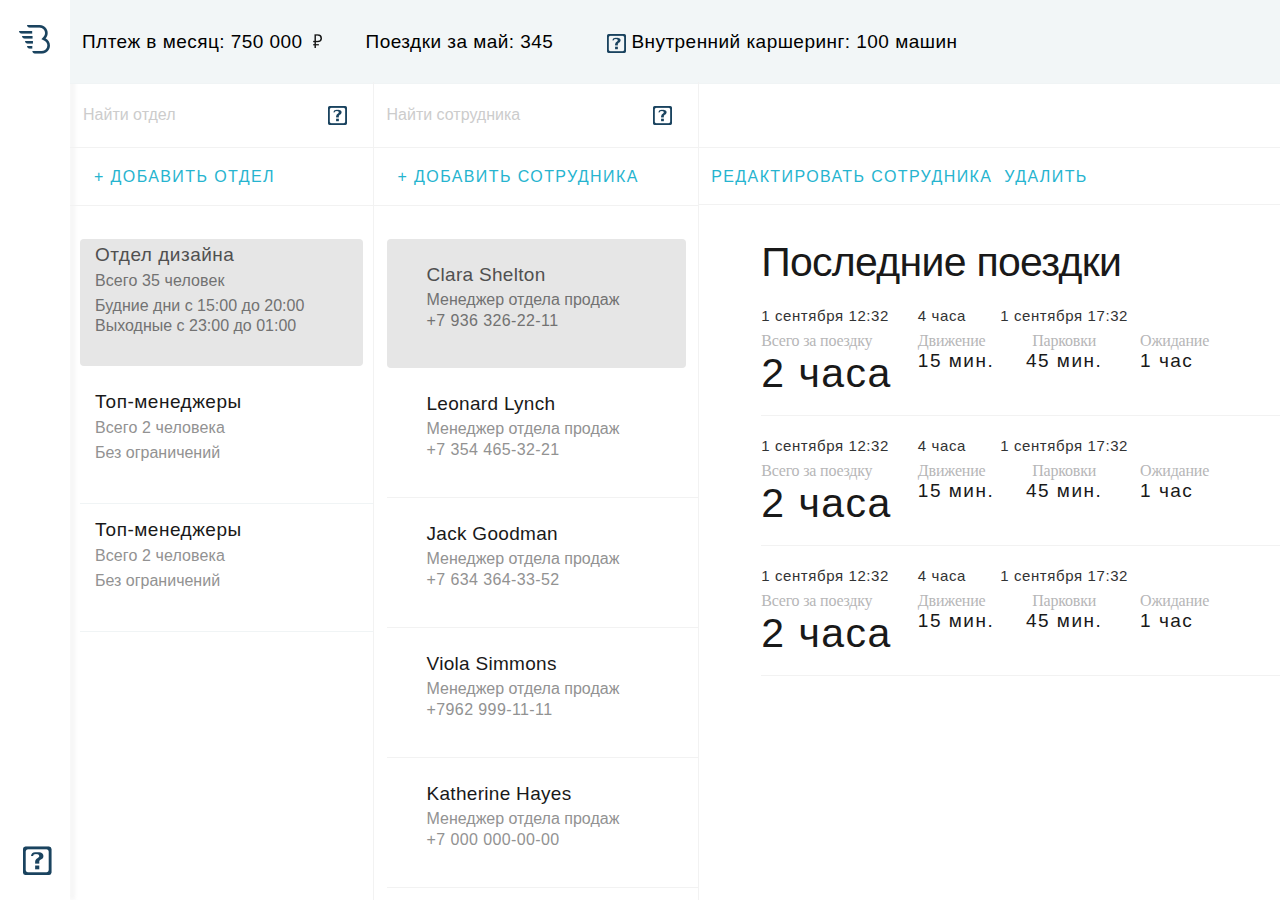
==== commit 92a4313d: "newcommit" ====
--- a/Corp site/index.html
+++ b/Corp site/index.html
@@ -6,6 +6,8 @@
          <meta name="viewport" content="width=device-width, initial-scale=1">
         <link rel="stylesheet" href="reset.css">
         <link rel="stylesheet" href="style.css">
+        <script src="http://code.jquery.com/jquery-2.0.2.min.js"></script>
+		<script type="text/javascript" src="script.js"></script>
     </head>
     <body>
         <div class="wrapper clearfix">
@@ -19,7 +21,7 @@
         		<div class="working-personal-info">
         			<span class="salary">Плтеж в месяц: 750 000</span>
         			<span class="business-trip">Поездки за май: 345</span>
-        			<span class="carshering"><a href="#"></a>Внутренний каршеринг: 100 машин</span>
+        			<span class="carshering"><a class="question-blue" href="#"></a>Внутренний каршеринг: 100 машин</span>
         		</div>
         		<div class="main-content clearfix">
 	        		<div class="department">
@@ -114,7 +116,7 @@
 	        			<div class="correct"><a href="#">редактировать сотрудника</a><a href="#">удалить</a></div>
 	        			<div class="wrapper-trips">
 			        		<ul class="trips">
-								<h3 class="heard-trip">Последние поездки</h3>
+								<h3 class="header-trip">Последние поездки</h3>
 								<li class="trip-first clearfix">
 									<div class="trip-total">
 										<div class="trip-date">1 сентября 12:32</div>
--- a/Corp site/style.css
+++ b/Corp site/style.css
@@ -99,9 +99,9 @@
 	vertical-align: middle;
 }
 .carshering {
-	padding-left: 50px;
-}
-.carshering a {
+	margin-left: 50px;
+}
+.carshering .question-blue, .carshering .car-img {
 	padding-right: 5px;
 	display: inline-block;
 	line-height: 82px;
@@ -111,6 +111,11 @@
 	background-repeat: no-repeat; 
 	background-image: url(img/question-blue.png);
 }
+.carshering .car-img {
+	width: 17px;
+	height: 16px;
+	background-image: url(img/car-img.png);
+}
 @media (max-width: 1024px) {		
 	.carshering {
 		padding-left: 0;
@@ -128,11 +133,46 @@
 	color: #000;
 	line-height: 82px;
 }
+.dropdown {
+	position: relative;
+	display: inline-block;
+	vertical-align: middle;
+	cursor: pointer;
+	width: 10px;
+	height: 6px;
+	line-height: 84px;
+	background-image: url(img/dropdown.png);
+	background-repeat: no-repeat;
+}
+.dropdown-content {
+	display: none;
+	position: absolute;
+	right: 0;
+	top: 44px;
+	min-width: 200px;
+	background-color: white;
+	box-shadow: 0px 8px 16px 0px rgba(0,0,0,0.2);
+	z-index: 3;
+}
+.dropdown:hover .dropdown-content, .dropdown:focus .dropdown-content {
+	display: block;
+}
+.dropdown-content span {
+	display: block;
+	line-height: 25px;
+	padding: 15px 15px;
+}
+.dropdown + .business-trip  {
+	margin-left: 25px;
+}
+.dropdown + .carshering {
+	margin-left: 40px;
+}
 .salary {
 	padding-left: 12px;
 }
 .working-personal-info {
-	height: 82px;
+	line-height: 82px;
 	background-color: #f2f6f7;
 	border-bottom: 1px solid #f0f4f5;
 	position: absolute;
@@ -141,13 +181,29 @@
 	box-sizing: border-box;
 }
 .working-personal-info .correct {
+	padding-top: 0;
 	float: right;
 	line-height: 82px;
 }
+@media (max-width: 1058px) {
+	.working-personal-info .correct a {
+		font-size: 12px;
+	}
+}
+@media (max-width: 1058px) {
+	.working-personal-info .correct {
+		padding-right: 0;
+	}
+}
+@media (max-width: 1024px) {
+	.working-personal-info .correct {
+		padding-top: 0;
+	}
+}
 @media (max-width: 1024px) {		
 	.working-personal-info span {
-		font-size: 16px;
-		margin-left: 20px;
+		font-size: 14px;
+		margin-left: 10px;
 	}
 	.working-personal-info span:first-child {
 		margin-left: 10px;
@@ -189,15 +245,16 @@
 	text-transform: uppercase;
 }
 @media (max-width: 1024px) {		
-	.correct a {
-		font-size: 14px;
+	.correct a, .wrapper-department .total .correct {
+		font-size: 12px;
 	}
 }	
 .correct {
 	padding-left: 12px;
 	padding-right: 12px;
-	vertical-align: middle;
-	line-height: 57px;
+	padding-top: 20px;
+	vertical-align: middle;
+	height: 37px;
 	border-top: 1px solid #f2f2f2;
 	border-bottom: 1px solid #f2f2f2;
 }
@@ -216,6 +273,110 @@
 		padding-left: 0;		
 	}
 }
+.popup {
+	padding: 20px 25px 25px 25px;
+	width: 305px;
+	height: 310px;
+	display: none;
+	position: fixed;
+	left: 50%;
+	margin-left: -177.5px;
+	top: 50%;
+	margin-top: -170px;
+	border-radius: 4px;	
+	z-index: 4;
+	background: #fbfbfb;
+}
+.popup:after {
+	position: fixed;
+	content: "";
+	top: 0;
+	left: 0;
+	bottom: 0;
+	right: 0;
+	background: rgba(0,0,0,0.5);
+	z-index: -2;
+}
+.popup:before {
+	position: absolute;
+	content: "";
+	top: 0;
+	left: 0;
+	bottom: 0;
+	right: 0;
+	background: #fbfbfb;
+	z-index: -1;
+}
+form input, form label {
+	display: block;
+}
+.checkbox {
+	padding-top: 5px;	
+}
+input[type="checkbox"] {
+	display: none;
+}
+input[type="checkbox"] + label {
+	display: inline-block;
+	cursor: pointer;
+}
+input[type="checkbox"] + label:before, input[type="checkbox"]:checked + label:before {
+	content: "";
+	margin-right: 5px;
+	display: inline-block;
+	vertical-align: middle;
+	width: 22px;
+	height: 22px;
+	cursor: pointer;
+	background-image: url(img/sprite.png);
+	background-repeat: no-repeat;
+	overflow: hidden;
+	text-indent: -9999px;
+	text-align: left;
+}
+input[type="checkbox"] + label:before {
+	background-position: 0 0;
+}
+input[type="checkbox"]:checked + label:before {
+	background-position: 0px -22px;
+	width: 22px;
+	height: 22px;
+}
+h2 {
+	padding-bottom: 19px;
+	font: normal 29px Arial;
+	color: #181818;
+	letter-spacing: -0.7px;
+}
+label {
+	padding-bottom: 8px;
+	font: normal 11px Arial;
+	color: #4d4d4d;
+}
+input {
+	padding-left: 5px;
+	margin-bottom: 15px;
+	width: 98%;
+	height: 25px;
+	font: normal 14px Arial;
+	background-color: #ffffff;
+	border-radius: 4px;
+	border-style: none;
+	border: 1px solid;
+	border-top-color: #f6f6f6;
+	border-left-color: #e4e4e4;
+	border-right-color: #e4e4e4;
+	border-bottom-color: #c5c5c5; 
+	-webkit-box-shadow: 2px 2px 2px 0px rgba(197,197,197,0.75);
+	-moz-box-shadow: 2px 2px 2px 0px rgba(197,197,197,0.75);
+	box-shadow: 2px 2px 2px 0px rgba(197,197,197,0.75);
+}
+input[type="text"]::-webkit-input-placeholder {
+	color: #cecece;
+}
+input[type="text"]::-moz-placeholder {
+    color: #cecece;
+}
 .department {
 	width: 25%;
 }
@@ -242,12 +403,16 @@
 	position: absolute;
 	top: 65px;
 	width: 100%;
+	height: 58px;
 	box-sizing: border-box;
 }
+.wrapper-line {
+	margin: 0 15px;	
+	position: relative;
+}
 .line {
-	padding: 0 15px;
-	vertical-align: middle;
-	line-height: 65px;
+	vertical-align: middle;
+	height: 65px;
 	position: absolute;
 	width: 100%;
 	top: 0;
@@ -257,7 +422,11 @@
 	height: 4px;
 	line-height: 65px;
 	border-radius: 2px;
-	position: relative;
+	position: absolute;
+	top: 50%;
+	margin-top: -10px;
+	left: 0;
+	box-sizing: border-box;
 }
 .grey-line {
 	background-color: #f5f5f5;
@@ -269,10 +438,22 @@
 	width: 100%;
 	z-index: 2;
 }
-.expenses {
-	margin: 0 auto;
+.new {
+	width: 47.12%;
+}
+.expences {
+	padding-top: 39px;
 	width: 100%;
+	height: 26px;
 	text-align: center;
+	font: normal 13px Arial;
+}
+.ruble-small {
+	margin-left: 5px;
+	display: inline-block;
+	height: 10px;
+	width: 7px;
+	background: url(img/ruble-small.png) no-repeat;
 }
 .wrapper-department-item {
 	margin-left: 10px;
@@ -285,11 +466,25 @@
 	padding-bottom: 30px;
 	margin-right: 10px;
 }
+.total .correct {
+	padding-top: 15px;
+	padding-left: 0;
+	border: none;
+	line-height: normal;
+	font: normal 16px Arial;
+	letter-spacing: 1.4px;
+	color: #26b4cf;
+	text-transform: uppercase;
+}
+.total {
+	padding-top: 27px;
+	padding-bottom: 15px;
+}
 @media (max-width: 1024px) {		
 	.department-item {
 		padding-bottom: 13px;
 	}		
-	.department-item, .designer {
+	.department-item {
 		padding-left: 12px;
 		padding-right: 12px;
 	}		
@@ -378,7 +573,9 @@
 @media (max-width: 1024px) {		
 	.designer {
 		padding-bottom: 25px;
-	}
+		padding-left: 12px;
+		padding-right: 12px;
+	}		
 }	
 .designer .name-item {
 	letter-spacing: 0.3px;
@@ -420,14 +617,14 @@
 	padding-bottom: 18px;
 	border-bottom: 1px solid #f2f2f2;
 }
-.heard-trip {
+.header-trip {
 	padding-top: 33px;
 	font: normal 41px Arial;
 	letter-spacing: -0.7px;
 	color: #191919;
 }
 @media (max-width: 1024px) {		
-	.heard-trip {
+	.header-trip {
 		font-size: 33px;
 	}
 }
@@ -504,4 +701,65 @@
 }
 .trip-first {
 	padding-top: 21px;
-}+}
+.question-big {
+	margin: 0 auto;
+	background: url(img/question-big.png) no-repeat;
+	width: 76px;
+	height: 76px;
+}
+.no-trips p {
+	padding-top: 25px;
+	font: normal 41px Arial;
+	letter-spacing: -0.5px;
+}
+.wrapper-no-trips {
+	width: 100%;
+	height: 100%;
+	line-height: 100%;
+	vertical-align: middle;
+	text-align: center;
+	position: relative;
+}
+.wrapper-no-trips:before {
+	content: '';
+	display: inline-block;
+	height: 100%;
+	vertical-align: middle;
+}
+.no-trips {
+	display: inline-block;
+}
+.manager-item {
+	width: 265px;
+	position: absolute;
+	right: 0;
+	bottom: 0;
+	padding-top: 8px;
+	padding-bottom: 10px;
+	background-color: #424242;
+	color: #d3d3d3; 
+	border-top-left-radius: 6px;
+}
+@media (max-width: 1024px){
+	.manager-item {
+	width: 240px;
+	font-size: 10px;
+	letter-spacing: -0.5px;
+	}
+}
+.manager-info .rang {
+	color: #b5b5b5;
+	font-size: 12px;
+}
+.manager-photo {
+	float: left;
+	padding-right: 11px;
+	padding-left: 7px;
+	padding-bottom: 20px; 
+}
+.manager-info {
+	text-align: left;
+	font: normal 13px/15px "Arial";
+	letter-spacing: 0.5px;
+}
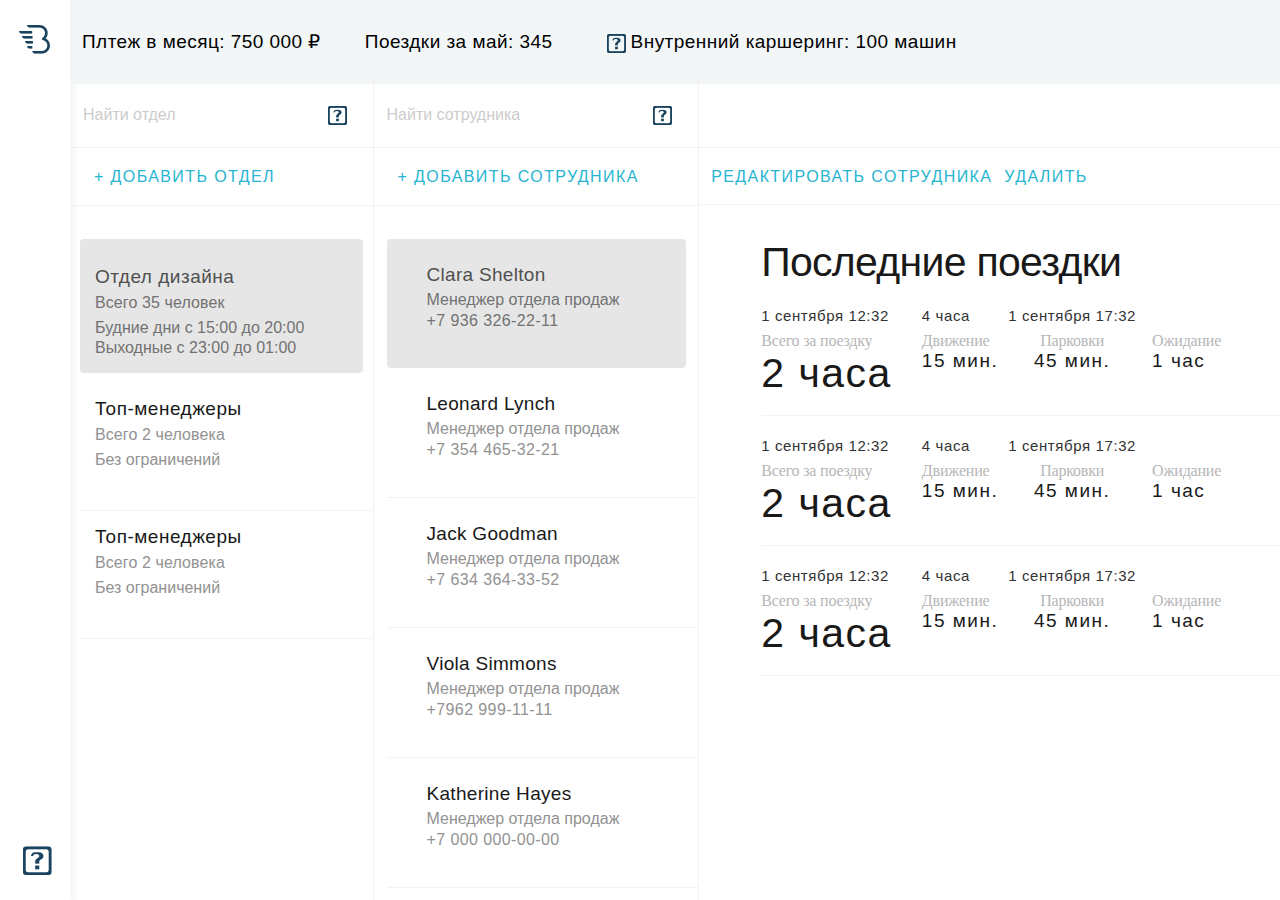
==== commit 70015400: "commit" ====
--- a/Corp site/index.html
+++ b/Corp site/index.html
@@ -19,7 +19,7 @@
         	</div>
         	<div class="content">
         		<div class="working-personal-info">
-        			<span class="salary">Плтеж в месяц: 750 000</span>
+        			<span class="salary">Плтеж в месяц: 750 000 &#8381;</span>
         			<span class="business-trip">Поездки за май: 345</span>
         			<span class="carshering"><a class="question-blue" href="#"></a>Внутренний каршеринг: 100 машин</span>
         		</div>
@@ -117,7 +117,7 @@
 	        			<div class="wrapper-trips">
 			        		<ul class="trips">
 								<h3 class="header-trip">Последние поездки</h3>
-								<li class="trip-first clearfix">
+								<li class="trip-first">
 									<div class="trip-total">
 										<div class="trip-date">1 сентября 12:32</div>
 										<div class="trip-description">Всего за поездку</div>
@@ -139,7 +139,7 @@
 										<div class="trip-time">1 час</div>
 									</div>		
 								</li>
-								<li class="trip clearfix">
+								<li class="trip">
 									<div class="trip-total">
 										<div class="trip-date">1 сентября 12:32</div>
 										<div class="trip-description">Всего за поездку</div>
@@ -161,7 +161,7 @@
 										<div class="trip-time">1 час</div>
 									</div>		
 								</li>
-								<li class="trip clearfix">
+								<li class="trip">
 									<div class="trip-total">
 										<div class="trip-date">1 сентября 12:32</div>
 										<div class="trip-description">Всего за поездку</div>
--- a/Corp site/style.css
+++ b/Corp site/style.css
@@ -88,18 +88,11 @@
 	padding-top: 82px;
 	box-sizing: border-box;
 }
-.salary:after {
-	content: "";
-	margin-left: 10px;
-	margin-top: -5px;
-	background: url(img/ruble.png) no-repeat;
-	display: inline-block;
-	width: 9px;
-	height: 14px;
-	vertical-align: middle;
-}
 .carshering {
 	margin-left: 50px;
+}
+.carshering.correction-carshering {
+	margin-left: 75px;
 }
 .carshering .question-blue, .carshering .car-img {
 	padding-right: 5px;
@@ -212,6 +205,9 @@
 .business-trip {
 	margin-left: 40px;
 }
+.business-trip.correction-business-trip {
+	margin-left: 90px;
+}
 .search {
 	padding-left: 13px;
 	vertical-align: middle;
@@ -245,7 +241,7 @@
 	text-transform: uppercase;
 }
 @media (max-width: 1024px) {		
-	.correct a, .wrapper-department .total .correct {
+	.correct a, .wrapper-department .department-item .correct {
 		font-size: 12px;
 	}
 }	
@@ -274,18 +270,19 @@
 	}
 }
 .popup {
-	padding: 20px 25px 25px 25px;
+	padding: 20px 25px 15px 25px;
 	width: 305px;
-	height: 310px;
 	display: none;
 	position: fixed;
 	left: 50%;
 	margin-left: -177.5px;
 	top: 50%;
-	margin-top: -170px;
-	border-radius: 4px;	
+	margin-top: -180.5px;	
 	z-index: 4;
 	background: #fbfbfb;
+}
+#popup3, #popup4 {
+	margin-top: -166.5px;
 }
 .popup:after {
 	position: fixed;
@@ -304,6 +301,7 @@
 	left: 0;
 	bottom: 0;
 	right: 0;
+	border-radius: 4px;
 	background: #fbfbfb;
 	z-index: -1;
 }
@@ -316,11 +314,11 @@
 input[type="checkbox"] {
 	display: none;
 }
-input[type="checkbox"] + label {
+input[type="checkbox"] + span {
 	display: inline-block;
 	cursor: pointer;
 }
-input[type="checkbox"] + label:before, input[type="checkbox"]:checked + label:before {
+input[type="checkbox"] + span:before, input[type="checkbox"]:checked + span:before {
 	content: "";
 	margin-right: 5px;
 	display: inline-block;
@@ -334,10 +332,10 @@
 	text-indent: -9999px;
 	text-align: left;
 }
-input[type="checkbox"] + label:before {
+input[type="checkbox"] + span:before {
 	background-position: 0 0;
 }
-input[type="checkbox"]:checked + label:before {
+input[type="checkbox"]:checked + span:before {
 	background-position: 0px -22px;
 	width: 22px;
 	height: 22px;
@@ -346,7 +344,8 @@
 	padding-bottom: 19px;
 	font: normal 29px Arial;
 	color: #181818;
-	letter-spacing: -0.7px;
+	letter-spacing: -1px;
+	word-spacing: 1px;
 }
 label {
 	padding-bottom: 8px;
@@ -367,15 +366,83 @@
 	border-left-color: #e4e4e4;
 	border-right-color: #e4e4e4;
 	border-bottom-color: #c5c5c5; 
-	-webkit-box-shadow: 2px 2px 2px 0px rgba(197,197,197,0.75);
-	-moz-box-shadow: 2px 2px 2px 0px rgba(197,197,197,0.75);
-	box-shadow: 2px 2px 2px 0px rgba(197,197,197,0.75);
+	-webkit-box-shadow: 0px 2px 3px -1px rgba(197,197,197,1);
+	-moz-box-shadow: 0px 2px 3px -1px rgba(197,197,197,1);
+	box-shadow: 0px 2px 3px -1px rgba(197,197,197,1);
 }
 input[type="text"]::-webkit-input-placeholder {
 	color: #cecece;
 }
 input[type="text"]::-moz-placeholder {
     color: #cecece;
+}
+#placeholder-department::-webkit-input-placeholder {
+	color: #333333;
+}
+#placeholder-department::-moz-placeholder {
+    color: #333333;
+}
+#placeholder-department {
+	background: url(img/question-input.png) no-repeat 14px 14px;
+	background-position: 285px center;
+}
+.checkbox-item {
+	float: left;
+}
+.myTime {
+	float: right;
+}
+#myTime, .time {
+	display: inline-block;
+}
+#myTime {
+	margin-bottom: 0;
+	width: 43px;
+	border-top-color: #fbfbfb;
+	-webkit-box-shadow: 0px 2px 2px -1px rgba(197,197,197,1);
+	-moz-box-shadow: 0px 2px 2px -1px rgba(197,197,197,1);
+	box-shadow: 0px 2px 2px -1px rgba(197,197,197,1);
+}
+.time {
+	margin-left: 8px;
+	margin-right: 5px;
+	width: 13px;
+	height: 1px;
+    background-color: #cecece;
+    vertical-align: middle;
+}
+button {
+	margin-top: 30px;
+	text-transform: uppercase;
+	font: normal 11px Arial;
+	letter-spacing: 0.9px;
+	cursor: pointer;
+}
+.cancel, .delite, .save {
+	border: none;
+	background: none;
+	color: #3abad3;
+	line-height: 30px;
+	float: left;
+}
+.save {
+	float: right;
+}
+.delite {
+	color: #d0021b;
+	margin-left: 52px;
+}
+.cancel:focus, .delite:focus, .save:focus {
+	outline: none;
+}
+.creat {
+	width: 135px;
+	height: 30px;
+	float: right;
+	color: #ffffff;
+	background-color: #22b2ce;
+	border-radius: 5px;
+	border: none;
 }
 .department {
 	width: 25%;
@@ -448,13 +515,6 @@
 	text-align: center;
 	font: normal 13px Arial;
 }
-.ruble-small {
-	margin-left: 5px;
-	display: inline-block;
-	height: 10px;
-	width: 7px;
-	background: url(img/ruble-small.png) no-repeat;
-}
 .wrapper-department-item {
 	margin-left: 10px;
 	border-bottom: solid 1px #f0f4f5;
@@ -466,7 +526,7 @@
 	padding-bottom: 30px;
 	margin-right: 10px;
 }
-.total .correct {
+.wrapper-department-item .correct {
 	padding-top: 15px;
 	padding-left: 0;
 	border: none;
@@ -476,7 +536,13 @@
 	color: #26b4cf;
 	text-transform: uppercase;
 }
-.total {
+.wrapper-department-item .correct {
+	display: none;
+}
+.wrapper-department-item.active .correct {
+	display: block;
+}
+.wrapper-department-item.active .department-item {
 	padding-top: 27px;
 	padding-bottom: 15px;
 }
@@ -629,7 +695,8 @@
 	}
 }
 .trip-total, .trip-movement, .trip-parking, .trip-waiting {
-	float: left;
+	display: inline-block;
+	vertical-align: top;
 }
 .trip-total {
 	padding-right: 26px;
@@ -708,11 +775,75 @@
 	width: 76px;
 	height: 76px;
 }
+.no-trips-background {
+	background-color: #f2f6f7;
+}
+.plus-image {
+	margin: 0 auto;
+	background: url(img/plus-image.png) no-repeat;
+	width: 65px;
+	height: 68px;
+}
+.plus-image + .no-trip {
+	padding-top: 15px;
+}
+.no-trips .discription-add-department {
+	padding-top: 15px;
+	font: normal 14px/20px Arial;
+	color: #888a8b;
+	letter-spacing: 1.23px;
+	word-spacing: -2px;
+}
+@media (max-width: 1024px) {
+	.no-trips .discription-add-department {
+		font-size: 12px;
+		line-height: 16px;
+	}	
+}
+.discription-add-department + .correct {
+	padding: 0;
+	padding-top: 45px;
+	height: max-content;
+	border: none;
+}
+@media (max-width: 1024px) {
+	.discription-add-department + .correct {
+		padding-top: 25px;
+	}
+}
+.department + .wrapper-no-trips .correct {
+	padding-top: 30px;
+}
+@media (max-width: 1024px) {
+	.department + .wrapper-no-trips .correct {
+		padding-top: 20px;
+	}
+}
+.department-shadow {
+	z-index: 3;
+	-webkit-box-shadow: 4px -1px 14px 0px rgba(225,229,230,1);
+	-moz-box-shadow: 4px -1px 14px 0px rgba(225,229,230,1);
+	box-shadow: 4px -1px 14px 0px rgba(225,229,230,1);
+	border-top-right-radius: 3px;
+}
+.department + .wrapper-no-trips {
+	z-index: 4;
+}
 .no-trips p {
 	padding-top: 25px;
 	font: normal 41px Arial;
 	letter-spacing: -0.5px;
 }
+@media (max-width: 1024px) {
+	.no-trips p {
+		font-size: 33px;
+	}
+}
+@media (max-width: 768px) {
+	.no-trips p {
+		font-size: 30px;
+	}
+}
 .wrapper-no-trips {
 	width: 100%;
 	height: 100%;
@@ -727,8 +858,13 @@
 	height: 100%;
 	vertical-align: middle;
 }
+.department + .wrapper-no-trips {
+	width: 75%;
+	float: left;
+}
 .no-trips {
 	display: inline-block;
+	vertical-align: middle;
 }
 .manager-item {
 	width: 265px;
